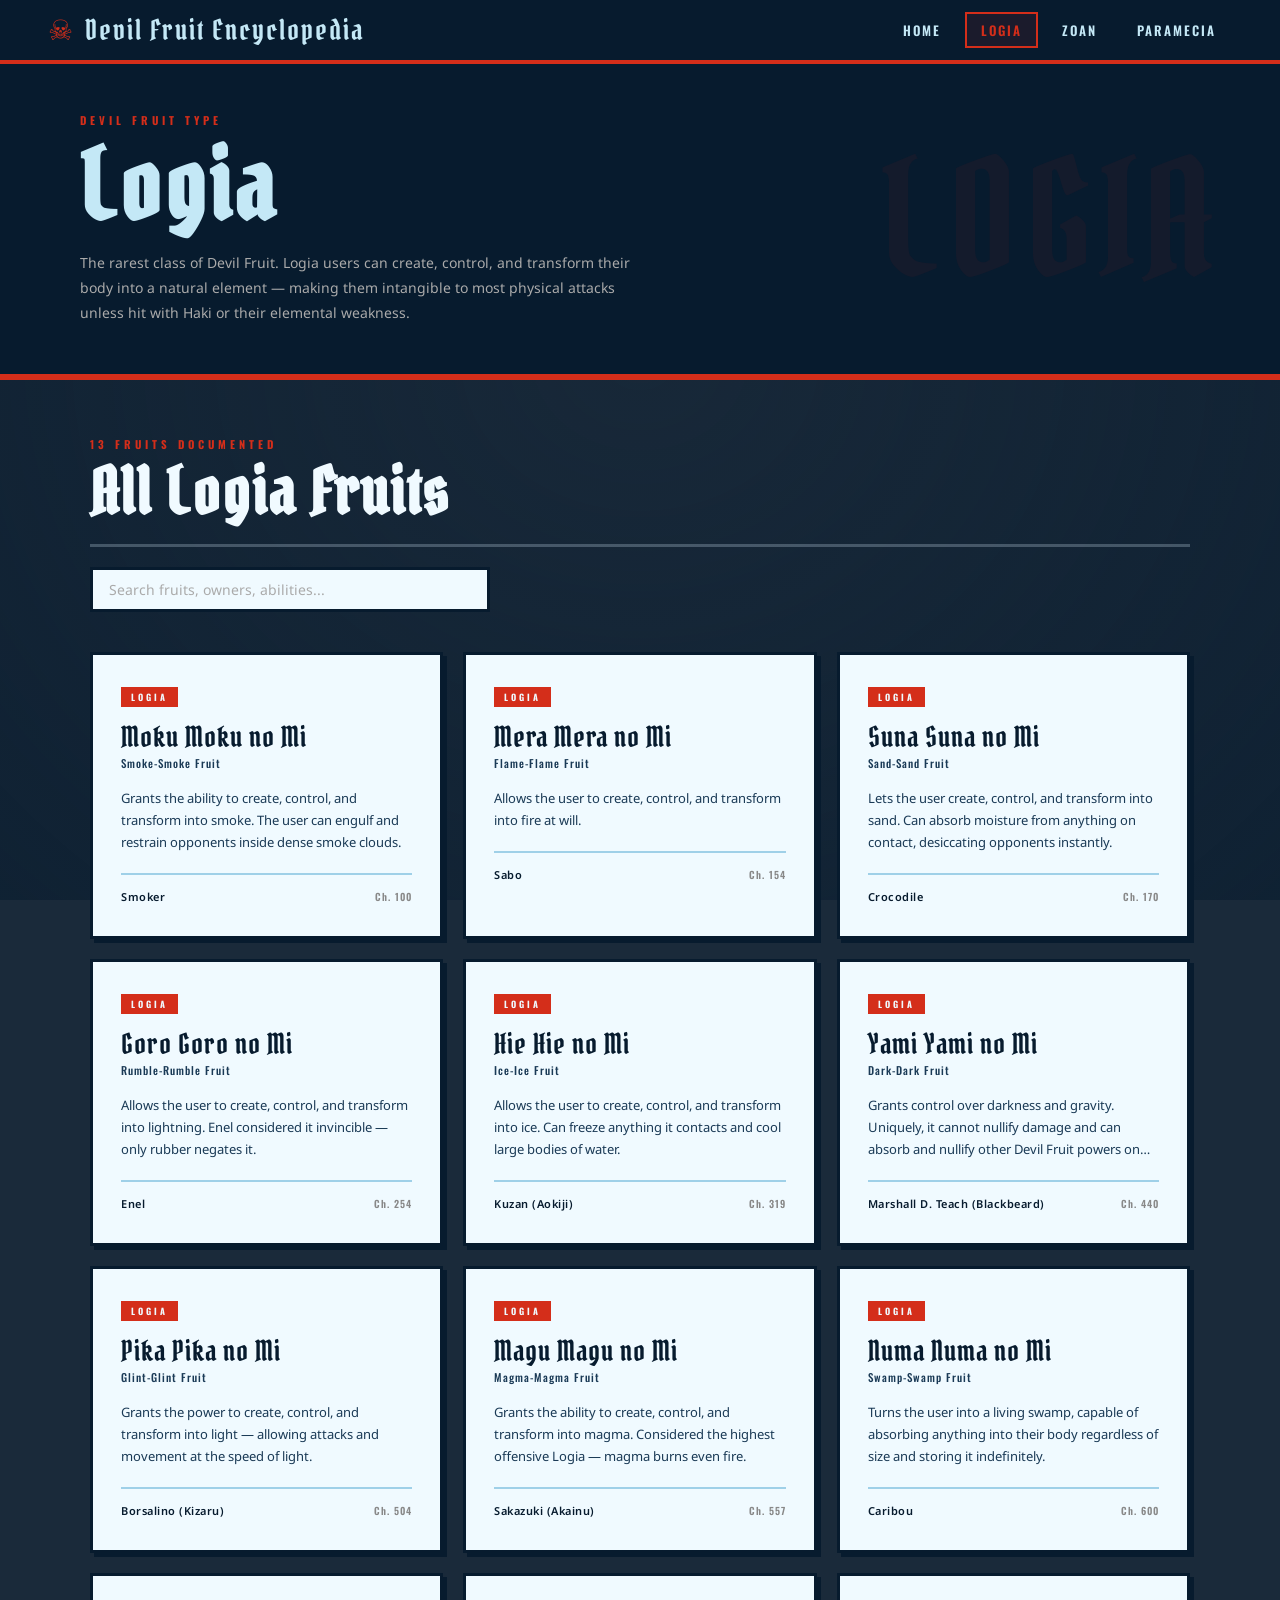
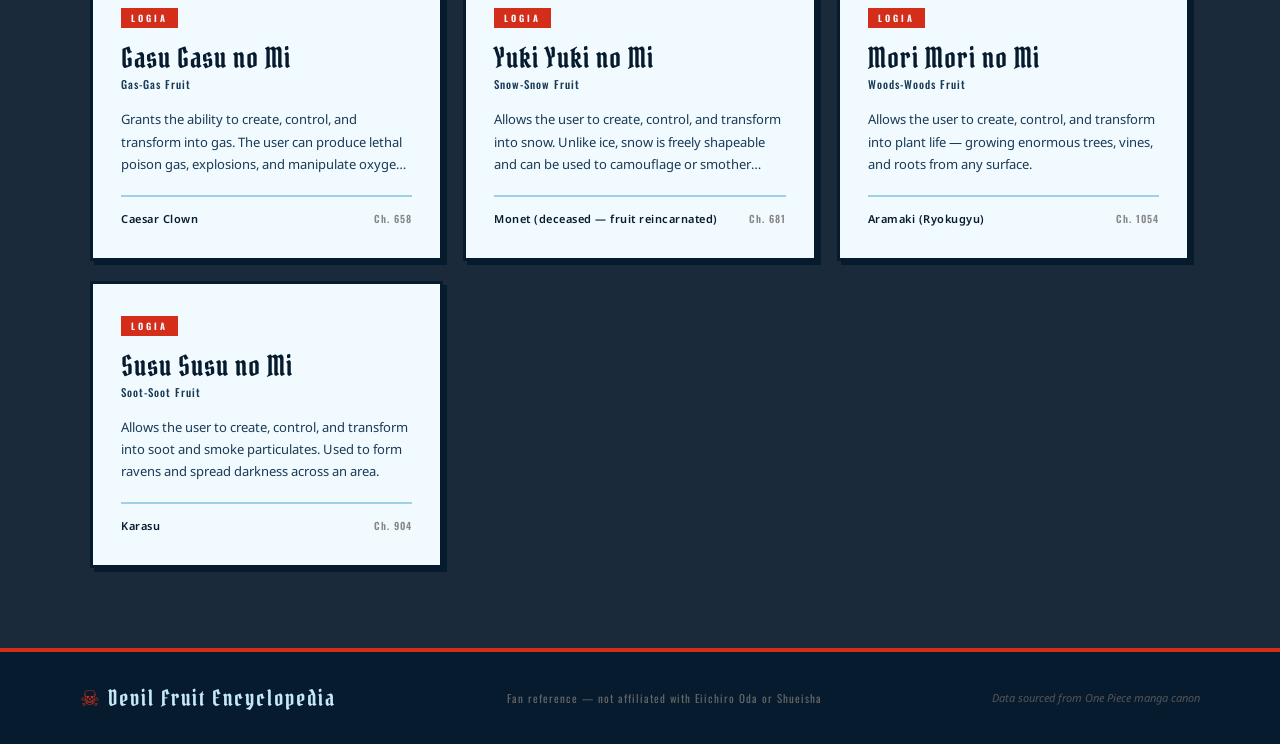
==== logia.html @ 64927034 "fruit-page added, logia added" ====
<!DOCTYPE html>
<html lang="en">
<head>
  <meta charset="UTF-8">
  <meta name="viewport" content="width=device-width, initial-scale=1.0">
  <title>Logia Fruits — Devil Fruit Encyclopedia</title>
  <base href="/sites/devil-fruit-encyclopedia/">
  <link rel="stylesheet" href="/styles/style.css">
  <style>
    .hero-cat {
      position: relative; z-index: 1;
      background: var(--ink); padding: 48px 80px;
      border-bottom: 6px solid var(--logia);
      overflow: hidden;
    }
    .hero-cat::before {
      content: 'LOGIA';
      position: absolute; right: 60px; top: 50%;
      transform: translateY(-50%);
      font-family: var(--font-display);
      font-size: 160px; color: rgba(204,31,31,0.07);
      letter-spacing: 8px; pointer-events: none;
    }
    .hero-cat-label {
      font-family: var(--font-head); font-size: 11px; font-weight: 700;
      letter-spacing: 4px; text-transform: uppercase;
      color: var(--logia); margin-bottom: 10px; display: block;
    }
    .hero-cat-title {
      font-family: var(--font-display);
      font-size: clamp(48px, 8vw, 96px);
      color: var(--paper); letter-spacing: 4px;
      line-height: 1; margin-bottom: 16px;
    }
    .hero-cat-desc {
      font-size: 14px; color: #aaa; max-width: 560px; line-height: 1.8;
    }
  </style>
</head>
<body>

<nav class="nav">
  <a href="index.html" class="nav-logo"><span class="nav-logo-devil">☠</span><span class="nav-logo-text"> Devil Fruit Encyclopedia</span></a>
  <ul class="nav-links">
    <li><a href="index.html">Home</a></li>
    <li><a href="logia.html" class="active">Logia</a></li>
    <li><a href="zoan.html">Zoan</a></li>
    <li><a href="paramecia.html">Paramecia</a></li>
  </ul>
</nav>

<div class="hero-cat">
  <span class="hero-cat-label">Devil Fruit Type</span>
  <h1 class="hero-cat-title">Logia</h1>
  <p class="hero-cat-desc">The rarest class of Devil Fruit. Logia users can create, control, and transform their body into a natural element — making them intangible to most physical attacks unless hit with Haki or their elemental weakness.</p>
</div>

<div class="sec-head">
  <span class="sec-label" id="fruit-count"></span>
  <h2 class="sec-title">All Logia Fruits</h2>
</div>

<div class="search-bar">
  <input class="search-input" id="search" type="text" placeholder="Search fruits, owners, abilities...">
</div>

<div class="fruit-grid" id="fruit-grid"></div>

<footer class="footer">
  <div class="footer-logo"><span>☠</span> Devil Fruit Encyclopedia</div>
  <div class="footer-copy">Fan reference — not affiliated with Eiichiro Oda or Shueisha</div>
  <div class="footer-note">Data sourced from One Piece manga canon</div>
</footer>

<!-- MODAL -->
<div class="modal-overlay" id="modal-overlay">
  <div class="modal">
    <div class="modal-header">
      <div class="modal-type-bar" id="modal-type-bar"></div>
      <div class="modal-name" id="modal-name"></div>
      <div class="modal-english" id="modal-english"></div>
      <button class="modal-close" id="modal-close">✕</button>
    </div>
    <div class="modal-body">
      <div class="modal-section">
        <span class="modal-section-label">Ability</span>
        <p class="modal-section-text" id="modal-ability"></p>
      </div>
      <div class="modal-section">
        <span class="modal-section-label">Reveal</span>
        <div class="modal-meta-grid">
          <div class="modal-meta-item">
            <span class="modal-meta-label">Chapter</span>
            <span class="modal-meta-value" id="modal-chapter"></span>
          </div>
          <div class="modal-meta-item">
            <span class="modal-meta-label">Arc</span>
            <span class="modal-meta-value" id="modal-arc"></span>
          </div>
        </div>
      </div>
      <div class="modal-section">
        <span class="modal-section-label">Known Users</span>
        <ul class="owners-list" id="modal-owners"></ul>
      </div>
      <div class="modal-section" id="modal-awakening-section" style="display:none;">
        <span class="modal-section-label">Awakening</span>
        <div class="awakening-box"><p id="modal-awakening-text"></p></div>
      </div>
    </div>
  </div>
</div>

<script src="/scripts/data.js"></script>
<script src="/scripts/fruit-page.js"></script>
<script>initPage(devilFruits.logia, 'Logia');</script>
</body>
</html>
---- styles/style.css ----
@import url('https://fonts.googleapis.com/css2?family=Pirata+One&family=Oswald:wght@400;500;600;700&family=Noto+Sans:ital,wght@0,400;0,600;1,400&display=swap');

*, *::before, *::after { margin: 0; padding: 0; box-sizing: border-box; }

:root {
  --ink:       #071b2e;
  --ink-mid:   #1a3a56;
  --paper:     #c4e8f6;
  --paper-dark:#9fd0e8;
  --red:       #d42e1a;
  --red-dark:  #a01f10;
  --logia:     #d42e1a;
  --zoan:      #1a7a3c;
  --paramecia: #1a4fb0;
  --white:     #f0faff;
  --border:    3px solid var(--ink);
  --shadow:    4px 4px 0 var(--ink);
  --font-display: 'Pirata One', cursive;
  --font-head:    'Oswald', sans-serif;
  --font-body:    'Noto Sans', sans-serif;
}

html { scroll-behavior: smooth; }

body {
  background: url('images/bg.jpg') center center / cover fixed, #1a2a3a;
  color: var(--ink);
  font-family: var(--font-body);
  overflow-x: hidden;
}

/* ── DARK VIGNETTE OVERLAY ── */
body::before {
  content: '';
  position: fixed; inset: 0;
  background: radial-gradient(ellipse at 50% 40%, rgba(7,27,46,0.10) 0%, rgba(7,27,46,0.55) 100%);
  pointer-events: none;
  z-index: 0;
}

/* ── NAV ── */
.nav {
  position: sticky; top: 0; z-index: 100;
  background: var(--ink);
  border-bottom: 4px solid var(--red);
  padding: 0 48px;
  display: flex; align-items: center; justify-content: space-between;
  height: 64px;
}
.nav-logo {
  font-family: var(--font-display);
  font-size: 28px; letter-spacing: 2px;
  color: var(--paper); text-decoration: none;
  display: flex; align-items: center; gap: 10px;
}
.nav-logo-devil {
  color: var(--red);
}
.nav-links {
  display: flex; gap: 8px; list-style: none;
}
.nav-links a {
  font-family: var(--font-head);
  font-size: 13px; font-weight: 600;
  letter-spacing: 2px; text-transform: uppercase;
  color: var(--paper); text-decoration: none;
  padding: 6px 14px;
  border: 2px solid transparent;
  transition: border-color 0.2s, color 0.2s, background 0.2s;
}
.nav-links a:hover,
.nav-links a.active {
  border-color: var(--red);
  color: var(--red);
}
.nav-links a.active { background: rgba(204,31,31,0.1); }

/* ── HERO ── */
.hero {
  position: relative; z-index: 1;
  padding: 80px 80px 64px;
  border-bottom: var(--border);
  overflow: hidden;
}
.hero-panel-lines {
  position: absolute; inset: 0;
  background: repeating-linear-gradient(
    -45deg,
    transparent,
    transparent 28px,
    rgba(7,27,46,0.04) 28px,
    rgba(7,27,46,0.04) 30px
  );
  pointer-events: none;
}
.hero-inner {
  position: relative; z-index: 1;
  max-width: 1100px; margin: 0 auto;
  display: grid; grid-template-columns: 1fr 1fr;
  gap: 60px; align-items: center;
}
.hero-tag {
  display: inline-block;
  font-family: var(--font-head);
  font-size: 11px; font-weight: 700;
  letter-spacing: 4px; text-transform: uppercase;
  background: var(--red); color: var(--white);
  padding: 4px 12px; margin-bottom: 20px;
}
.hero-title {
  font-family: var(--font-display);
  font-size: clamp(56px, 7vw, 100px);
  line-height: 0.9; letter-spacing: 2px;
  color: var(--white); margin-bottom: 16px;
  text-shadow: 1px 1px 0 #000, -1px -1px 0 #000, 1px -1px 0 #000, -1px 1px 0 #000, 0 3px 12px rgba(0,0,0,0.7);
}
.hero-title span {
  color: var(--red); display: block;
  text-shadow: 1px 1px 0 #000, -1px -1px 0 #000, 1px -1px 0 #000, -1px 1px 0 #000, 0 3px 12px rgba(0,0,0,0.7);
}
.hero-subtitle {
  font-family: var(--font-head);
  font-size: 14px; font-weight: 400;
  letter-spacing: 1px; color: rgba(220, 240, 255, 0.75);
  line-height: 1.8; margin-bottom: 32px;
  max-width: 480px;
}
.hero-box {
  background: var(--ink);
  color: var(--paper);
  padding: 40px;
  border: var(--border);
  position: relative;
}
.hero-box::before {
  content: 'ONE PIECE';
  position: absolute; top: -12px; left: 20px;
  font-family: var(--font-head);
  font-size: 10px; font-weight: 700; letter-spacing: 3px;
  background: var(--red); color: var(--white);
  padding: 2px 10px;
}
.hero-box p {
  font-size: 14px; line-height: 1.9; color: var(--paper-dark);
}
.hero-box p + p { margin-top: 14px; }

/* ── SECTION HEADER ── */
.sec-head {
  position: relative; z-index: 1;
  padding: 56px 80px 0;
  max-width: 1260px; margin: 0 auto;
}
.sec-label {
  font-family: var(--font-head);
  font-size: 11px; font-weight: 700;
  letter-spacing: 4px; text-transform: uppercase;
  color: var(--red); display: block; margin-bottom: 8px;
}
.sec-title {
  font-family: var(--font-display);
  font-size: clamp(40px, 5vw, 72px);
  letter-spacing: 2px; line-height: 1;
  color: var(--white);
  border-bottom: 3px solid rgba(220,240,255,0.25);
  padding-bottom: 20px;
}

/* ── TYPE BUTTONS ── */
.type-buttons {
  position: relative; z-index: 1;
  padding: 56px 80px;
  max-width: 1260px; margin: 0 auto;
  display: grid; grid-template-columns: repeat(3, 1fr);
  gap: 24px;
}
.type-btn {
  display: block; text-decoration: none;
  background: var(--white);
  border: var(--border);
  box-shadow: var(--shadow);
  padding: 48px 40px;
  position: relative; overflow: hidden;
  transition: transform 0.15s ease, box-shadow 0.15s ease;
  cursor: pointer;
}
.type-btn::before {
  content: '';
  position: absolute; top: 0; left: 0; right: 0;
  height: 6px;
}
.type-btn--logia::before  { background: var(--logia); }
.type-btn--zoan::before   { background: var(--zoan); }
.type-btn--paramecia::before { background: var(--paramecia); }

.type-btn:hover {
  transform: translate(-4px, -4px);
  box-shadow: 8px 8px 0 var(--ink);
}
.type-btn:active {
  transform: translate(0, 0);
  box-shadow: var(--shadow);
}

.type-btn-img {
  display: block;
  width: calc(100% + 80px);
  margin-left: -40px;
  margin-top: -42px;
  max-height: 210px;
  object-fit: contain;
  object-position: center top;
  margin-bottom: 12px;
  -webkit-mask-image: linear-gradient(to bottom, black 50%, transparent 88%),
                      radial-gradient(ellipse 82% 90% at 50% 40%, black 28%, transparent 85%);
  -webkit-mask-composite: source-in;
  mask-image: linear-gradient(to bottom, black 50%, transparent 88%),
              radial-gradient(ellipse 82% 90% at 50% 40%, black 28%, transparent 85%);
  mask-composite: intersect;
}

.type-btn-name {
  font-family: var(--font-display);
  font-size: 40px; letter-spacing: 2px;
  color: var(--ink); display: block; margin-bottom: 8px;
}
.type-btn-count {
  font-family: var(--font-head);
  font-size: 11px; font-weight: 600;
  letter-spacing: 3px; text-transform: uppercase;
  color: var(--ink-mid);
}
.type-btn-desc {
  font-size: 13px; color: var(--ink-mid);
  line-height: 1.7; margin-top: 16px;
}
.type-btn-arrow {
  position: absolute; bottom: 24px; right: 28px;
  font-family: var(--font-display);
  font-size: 28px; color: var(--ink-mid);
  transition: transform 0.2s, color 0.2s;
}
.type-btn:hover .type-btn-arrow { transform: translate(4px, -4px); color: var(--ink); }

/* ── RECENT FRUITS ── */
.recent-section {
  position: relative; z-index: 1;
  padding: 0 80px 80px;
  max-width: 1260px; margin: 0 auto;
}
.recent-grid {
  display: grid;
  grid-template-columns: repeat(auto-fill, minmax(280px, 1fr));
  gap: 20px; margin-top: 32px;
}
.recent-card {
  background: var(--white);
  border: var(--border);
  box-shadow: var(--shadow);
  padding: 28px;
  position: relative; overflow: hidden;
  transition: transform 0.15s, box-shadow 0.15s;
  cursor: pointer;
}
.recent-card:hover {
  transform: translate(-3px, -3px);
  box-shadow: 7px 7px 0 var(--ink);
}
.recent-card-type {
  display: inline-block;
  font-family: var(--font-head);
  font-size: 9px; font-weight: 700;
  letter-spacing: 3px; text-transform: uppercase;
  padding: 3px 10px; margin-bottom: 12px; color: var(--white);
}
.recent-card-type--Logia    { background: var(--logia); }
.recent-card-type--Zoan     { background: var(--zoan); }
.recent-card-type--Paramecia{ background: var(--paramecia); }

.recent-card-name {
  font-family: var(--font-display);
  font-size: 26px; letter-spacing: 1px;
  color: var(--ink); line-height: 1.1; margin-bottom: 4px;
}
.recent-card-english {
  font-family: var(--font-head);
  font-size: 11px; font-weight: 500;
  letter-spacing: 1px; color: var(--ink-mid);
  margin-bottom: 14px;
}
.recent-card-owner {
  font-size: 12px; color: var(--ink-mid);
}
.recent-card-arc {
  font-size: 11px; font-style: italic; color: #888;
  margin-top: 4px;
}

/* ── CATEGORY PAGE GRID ── */
.fruit-grid {
  position: relative; z-index: 1;
  padding: 40px 80px 80px;
  max-width: 1260px; margin: 0 auto;
  display: grid;
  grid-template-columns: repeat(auto-fill, minmax(300px, 1fr));
  gap: 20px;
}
.fruit-card {
  background: var(--white);
  border: var(--border);
  box-shadow: var(--shadow);
  padding: 32px 28px;
  cursor: pointer;
  position: relative; overflow: hidden;
  transition: transform 0.15s, box-shadow 0.15s;
}
.fruit-card:hover {
  transform: translate(-4px, -4px);
  box-shadow: 8px 8px 0 var(--ink);
}
.fruit-card-top {
  display: flex; align-items: flex-start;
  justify-content: space-between; margin-bottom: 16px;
}
.fruit-card-type {
  font-family: var(--font-head);
  font-size: 9px; font-weight: 700;
  letter-spacing: 3px; text-transform: uppercase;
  padding: 3px 10px; color: var(--white);
}
.fruit-card-type--Logia     { background: var(--logia); }
.fruit-card-type--Zoan      { background: var(--zoan); }
.fruit-card-type--Paramecia { background: var(--paramecia); }
.fruit-card-type--Ancient   { background: #7a4f00; }
.fruit-card-type--Mythical  { background: #5a0a6e; }

.fruit-card-awakened {
  font-family: var(--font-head);
  font-size: 9px; font-weight: 700;
  letter-spacing: 2px; text-transform: uppercase;
  padding: 3px 10px; color: var(--white);
  background: var(--ink);
}
.fruit-card-name {
  font-family: var(--font-display);
  font-size: 28px; letter-spacing: 1px;
  line-height: 1; color: var(--ink); margin-bottom: 4px;
}
.fruit-card-english {
  font-family: var(--font-head);
  font-size: 11px; font-weight: 500;
  letter-spacing: 1px; color: var(--ink-mid);
  margin-bottom: 16px;
}
.fruit-card-ability {
  font-size: 13px; color: var(--ink-mid);
  line-height: 1.7; margin-bottom: 20px;
  display: -webkit-box;
  -webkit-line-clamp: 3;
  -webkit-box-orient: vertical;
  overflow: hidden;
}
.fruit-card-footer {
  border-top: 2px solid var(--paper-dark);
  padding-top: 14px;
  display: flex; justify-content: space-between; align-items: center;
}
.fruit-card-owner {
  font-size: 11px; font-weight: 600;
  color: var(--ink); letter-spacing: 0.5px;
}
.fruit-card-chapter {
  font-family: var(--font-head);
  font-size: 10px; font-weight: 600;
  letter-spacing: 1px; color: #888;
}

/* ── MODAL ── */
.modal-overlay {
  position: fixed; inset: 0; z-index: 200;
  background: rgba(13,13,13,0.85);
  display: flex; align-items: center; justify-content: center;
  padding: 40px 20px;
  opacity: 0; pointer-events: none;
  transition: opacity 0.25s;
}
.modal-overlay.open { opacity: 1; pointer-events: all; }

.modal {
  background: var(--paper);
  border: var(--border);
  box-shadow: 8px 8px 0 var(--red);
  max-width: 700px; width: 100%;
  max-height: 90vh; overflow-y: auto;
  position: relative;
  transform: translateY(20px);
  transition: transform 0.25s;
}
.modal-overlay.open .modal { transform: translateY(0); }

.modal-header {
  background: var(--ink);
  padding: 32px 40px;
  border-bottom: 4px solid var(--red);
  position: relative;
}
.modal-type-bar {
  display: flex; gap: 8px; margin-bottom: 16px; flex-wrap: wrap;
}
.modal-type-tag {
  font-family: var(--font-head);
  font-size: 10px; font-weight: 700;
  letter-spacing: 3px; text-transform: uppercase;
  padding: 4px 12px; color: var(--white);
}
.modal-type-tag--Logia     { background: var(--logia); }
.modal-type-tag--Zoan      { background: var(--zoan); }
.modal-type-tag--Paramecia { background: var(--paramecia); }
.modal-type-tag--Ancient   { background: #7a4f00; }
.modal-type-tag--Mythical  { background: #5a0a6e; }
.modal-type-tag--awakened  { background: var(--ink-mid); border: 1px solid #555; }

.modal-name {
  font-family: var(--font-display);
  font-size: clamp(32px, 5vw, 52px);
  letter-spacing: 2px; color: var(--paper);
  line-height: 1;
}
.modal-english {
  font-family: var(--font-head);
  font-size: 14px; font-weight: 400;
  letter-spacing: 1px; color: #aaa;
  margin-top: 6px;
}
.modal-close {
  position: absolute; top: 20px; right: 24px;
  background: none; border: none;
  font-family: var(--font-display);
  font-size: 32px; color: #aaa;
  cursor: pointer; line-height: 1;
  transition: color 0.2s;
}
.modal-close:hover { color: var(--red); }

.modal-body { padding: 40px; }

.modal-section { margin-bottom: 32px; }
.modal-section:last-child { margin-bottom: 0; }
.modal-section-label {
  font-family: var(--font-head);
  font-size: 10px; font-weight: 700;
  letter-spacing: 4px; text-transform: uppercase;
  color: var(--red); margin-bottom: 10px; display: block;
}
.modal-section-text {
  font-size: 14px; line-height: 1.85; color: var(--ink-mid);
}
.modal-section-text strong { color: var(--ink); }

.modal-meta-grid {
  display: grid; grid-template-columns: 1fr 1fr; gap: 16px;
}
.modal-meta-item {
  background: var(--paper-dark);
  border: 2px solid var(--ink);
  padding: 14px 16px;
}
.modal-meta-label {
  font-family: var(--font-head);
  font-size: 9px; font-weight: 700;
  letter-spacing: 3px; text-transform: uppercase;
  color: #888; display: block; margin-bottom: 4px;
}
.modal-meta-value {
  font-family: var(--font-head);
  font-size: 14px; font-weight: 600; color: var(--ink);
}

.owners-list { list-style: none; display: flex; flex-direction: column; gap: 8px; }
.owners-list li {
  display: flex; align-items: center; gap: 10px;
  font-size: 14px; color: var(--ink-mid);
}
.owners-list li::before {
  content: '▶';
  font-size: 8px; color: var(--red); flex-shrink: 0;
}
.owners-list li.current {
  font-weight: 600; color: var(--ink);
}
.owners-list li.current::before { color: var(--logia); }

.awakening-box {
  background: var(--ink);
  border: var(--border);
  padding: 20px 24px;
}
.awakening-box p { font-size: 13px; line-height: 1.85; color: var(--paper-dark); }

/* ── FILTER BAR (category pages) ── */
.filter-bar {
  position: relative; z-index: 1;
  padding: 24px 80px 0;
  max-width: 1260px; margin: 0 auto;
  display: flex; gap: 12px; align-items: center; flex-wrap: wrap;
}
.filter-btn {
  font-family: var(--font-head);
  font-size: 11px; font-weight: 700;
  letter-spacing: 2px; text-transform: uppercase;
  padding: 7px 18px;
  border: 2px solid rgba(220,240,255,0.45);
  background: transparent; color: rgba(220,240,255,0.85);
  cursor: pointer;
  transition: background 0.15s, color 0.15s, border-color 0.15s;
}
.filter-btn:hover,
.filter-btn.active { background: var(--white); color: var(--ink); border-color: var(--white); }
.filter-label {
  font-family: var(--font-head);
  font-size: 11px; font-weight: 600;
  letter-spacing: 2px; text-transform: uppercase;
  color: rgba(220,240,255,0.5); margin-right: 4px;
}

/* ── SEARCH ── */
.search-bar {
  position: relative; z-index: 1;
  padding: 20px 80px 0;
  max-width: 1260px; margin: 0 auto;
}
.search-input {
  width: 100%; max-width: 400px;
  font-family: var(--font-body);
  font-size: 14px; padding: 10px 16px;
  border: var(--border);
  background: var(--white);
  color: var(--ink); outline: none;
}
.search-input::placeholder { color: #aaa; }
.search-input:focus { box-shadow: var(--shadow); }

/* ── FOOTER ── */
.footer {
  position: relative; z-index: 1;
  background: var(--ink);
  border-top: 4px solid var(--red);
  padding: 32px 80px;
  display: flex; align-items: center; justify-content: space-between;
  flex-wrap: wrap; gap: 12px;
}
.footer-logo {
  font-family: var(--font-display);
  font-size: 22px; letter-spacing: 2px; color: var(--paper);
}
.footer-logo span { color: var(--red); }
.footer-copy {
  font-size: 11px; color: #666;
  font-family: var(--font-head);
  letter-spacing: 1px;
}
.footer-note {
  font-size: 11px; color: #555;
  font-style: italic;
}

/* ── EMPTY STATE ── */
.empty-state {
  grid-column: 1/-1;
  text-align: center; padding: 80px 20px;
  font-family: var(--font-display);
  font-size: 32px; color: rgba(220,240,255,0.6);
  letter-spacing: 2px;
}

/* ── SCROLLBAR ── */
::-webkit-scrollbar { width: 8px; }
::-webkit-scrollbar-track { background: var(--paper-dark); }
::-webkit-scrollbar-thumb { background: var(--ink); }

/* ── RESPONSIVE ── */
@media (max-width: 900px) {
  .nav { padding: 0 24px; }
  .nav-logo { font-size: 22px; }

  .hero-cat { padding: 36px 24px !important; }
  .hero-cat::before { font-size: 80px !important; right: 16px !important; }

  .hero { padding: 48px 24px 40px; }
  .hero-inner {
    grid-template-columns: 1fr;
    gap: 32px;
  }
  .hero-box { padding: 28px 24px; }

  .sec-head { padding: 40px 24px 0; }

  .type-buttons {
    grid-template-columns: 1fr;
    padding: 32px 24px;
    gap: 16px;
  }
  .type-btn { padding: 6px 24px 32px; overflow: hidden; }
  .type-btn-img {
    width: calc(100% + 48px);
    margin-left: -24px;
    margin-top: 0;
  }
  .type-btn-arrow { bottom: 16px; right: 20px; }

  .recent-section { padding: 0 24px 48px; }
  .recent-grid { grid-template-columns: repeat(auto-fill, minmax(220px, 1fr)); }

  .fruit-grid {
    grid-template-columns: repeat(auto-fill, minmax(240px, 1fr));
    padding: 24px 24px 48px;
  }

  .filter-bar { padding: 20px 24px 0; }
  .search-bar { padding: 16px 24px 0; }

  .footer { padding: 24px; flex-direction: column; align-items: flex-start; gap: 8px; }
}

@media (max-width: 600px) {
  .hero-cat { padding: 28px 16px !important; }
  .hero-cat::before { display: none !important; }

  .nav { padding: 0 16px; height: 56px; }
  .nav-logo { font-size: 22px; gap: 0; }
  .nav-logo-text { display: none; }
  .nav-links { gap: 0; }
  .nav-links a { font-size: 10px; padding: 4px 9px; letter-spacing: 0.5px; }

  .hero { padding: 36px 16px 32px; }
  .hero-title { font-size: clamp(44px, 12vw, 72px); }
  .hero-box { padding: 24px 20px; }
  .hero-box p { font-size: 13px; }

  .sec-head { padding: 32px 16px 0; }
  .sec-title { font-size: clamp(32px, 8vw, 48px); padding-bottom: 14px; }

  .type-buttons { padding: 24px 16px; gap: 14px; }
  .type-btn { padding: 6px 20px 28px; overflow: hidden; }
  .type-btn-img {
    width: calc(100% + 40px);
    margin-left: -20px;
    margin-top: 0;
    max-height: 180px;
  }
  .type-btn-name { font-size: 32px; }

  .recent-section { padding: 0 16px 40px; }
  .recent-grid { grid-template-columns: 1fr; }

  .fruit-grid {
    grid-template-columns: 1fr;
    padding: 20px 16px 40px;
  }

  .filter-bar { padding: 16px 16px 0; flex-wrap: wrap; gap: 8px; }
  .filter-btn { font-size: 10px; padding: 6px 14px; }
  .search-bar { padding: 12px 16px 0; }
  .search-input { max-width: 100%; }

  .modal { margin: 0 8px; }
  .modal-header { padding: 24px 20px; }
  .modal-name { font-size: clamp(26px, 7vw, 36px); }
  .modal-body { padding: 24px 20px; }
  .modal-meta-grid { grid-template-columns: 1fr 1fr; gap: 10px; }

  .footer { padding: 20px 16px; }
  .footer-logo { font-size: 18px; }
  .footer-copy, .footer-note { font-size: 10px; }
}
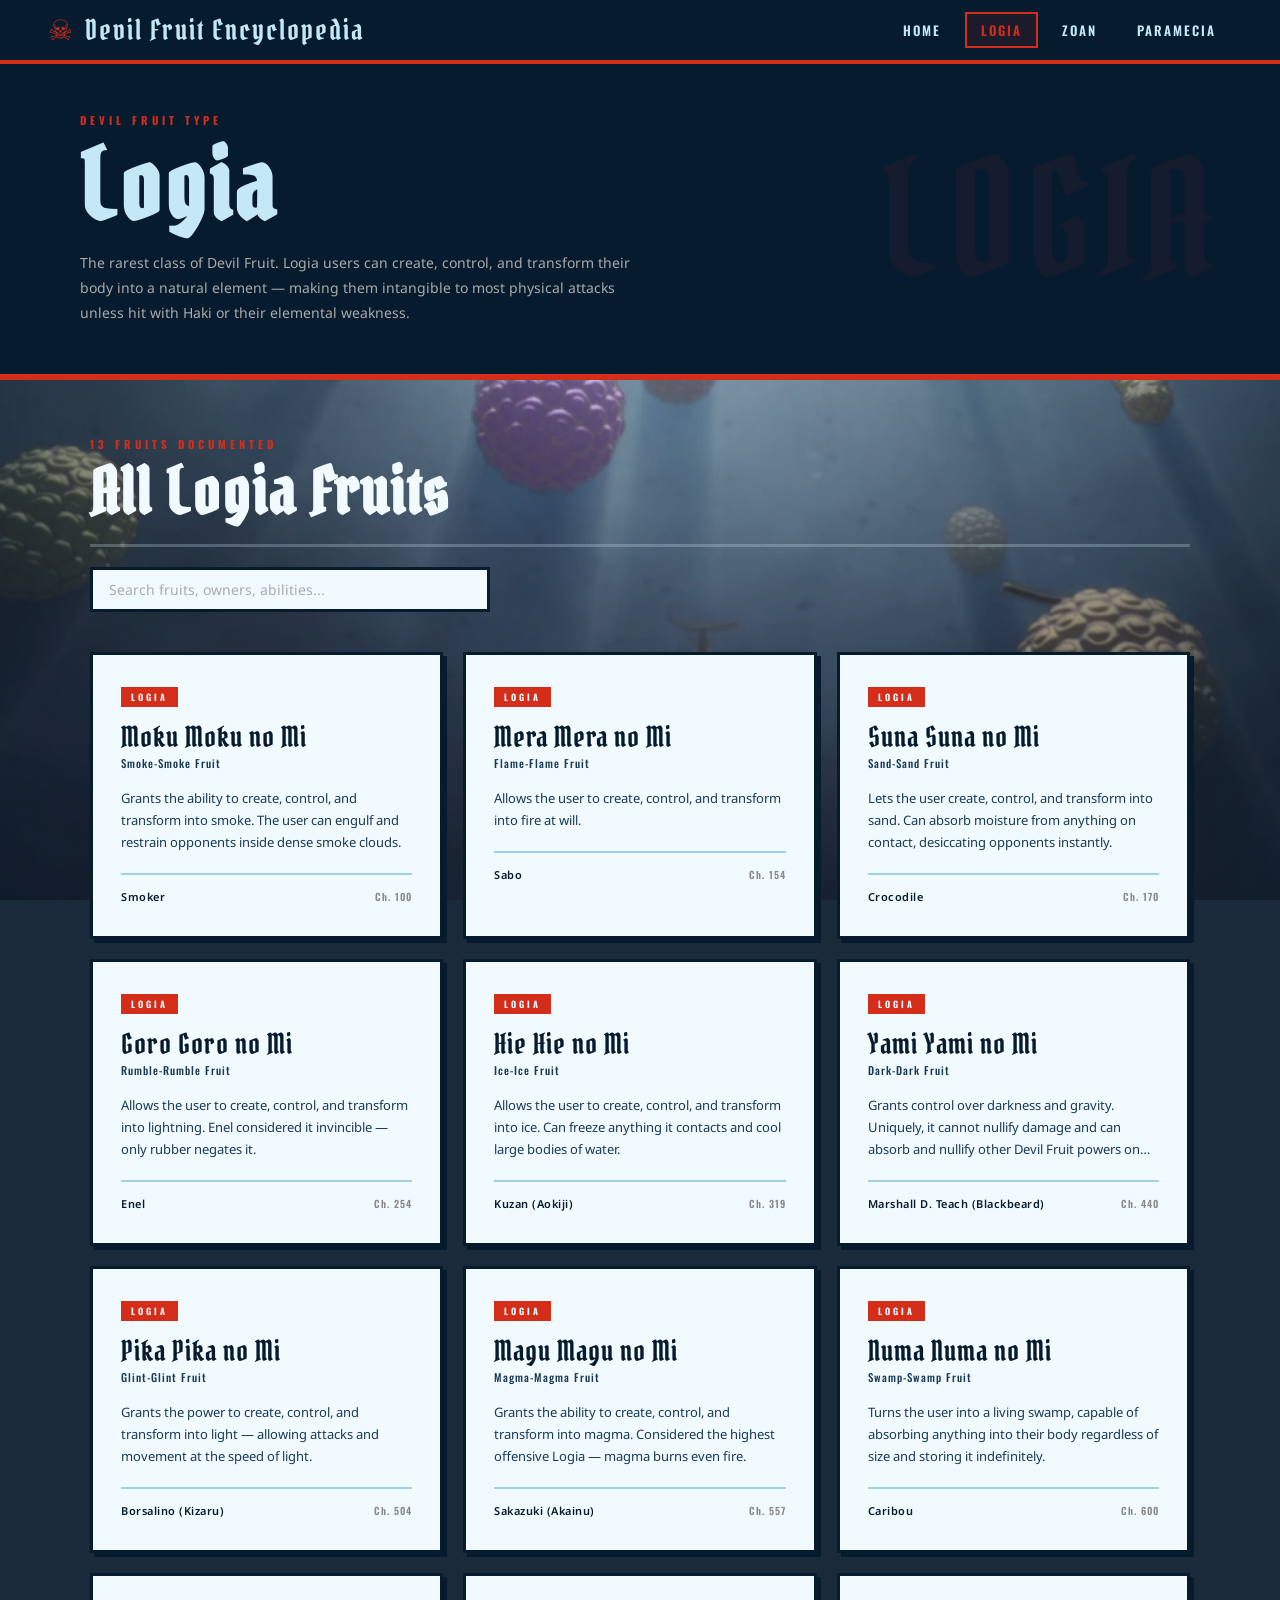
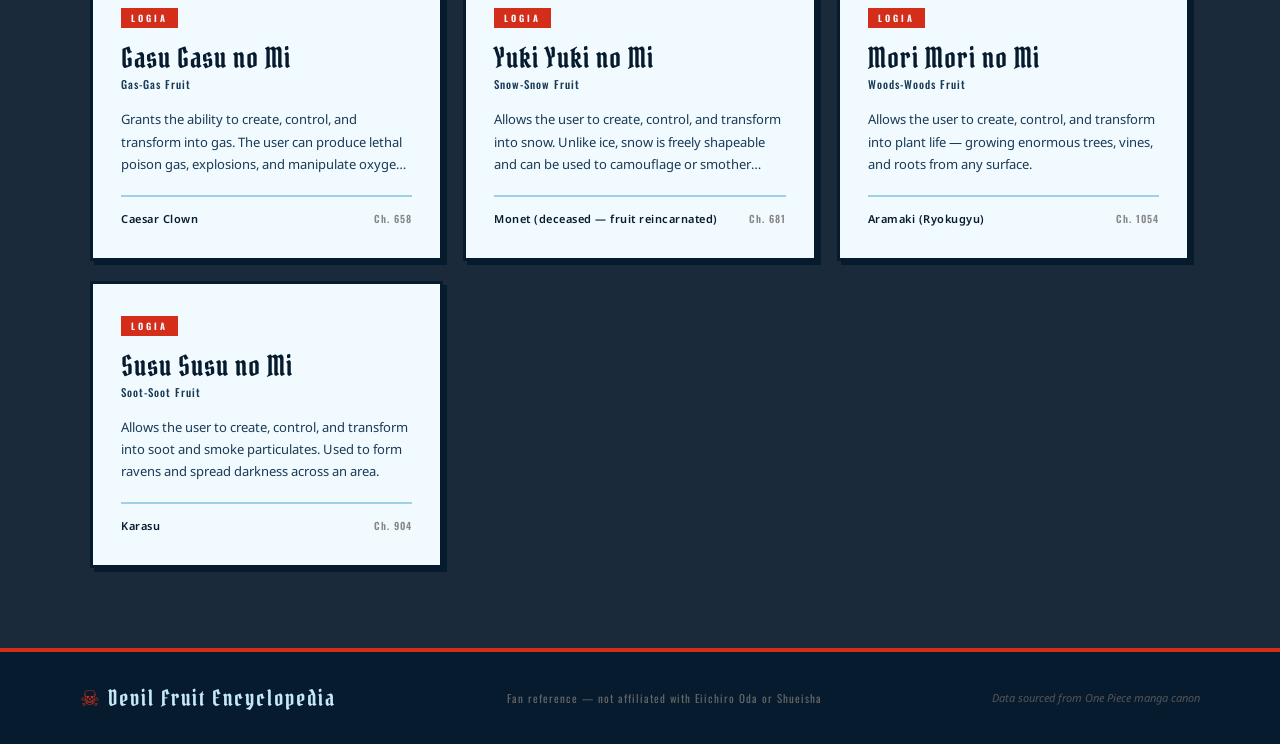
==== commit bb23e41d: "finished adding devilfruits, and adjusting paramecia,zoan,logia pages" ====
--- a/logia.html
+++ b/logia.html
@@ -4,8 +4,7 @@
   <meta charset="UTF-8">
   <meta name="viewport" content="width=device-width, initial-scale=1.0">
   <title>Logia Fruits — Devil Fruit Encyclopedia</title>
-  <base href="/sites/devil-fruit-encyclopedia/">
-  <link rel="stylesheet" href="/styles/style.css">
+  <link rel="stylesheet" href="styles/style.css">
   <style>
     .hero-cat {
       position: relative; z-index: 1;
@@ -111,8 +110,8 @@
   </div>
 </div>
 
-<script src="/scripts/data.js"></script>
-<script src="/scripts/fruit-page.js"></script>
+<script src="scripts/data.js"></script>
+<script src="scripts/fruit-page.js"></script>
 <script>initPage(devilFruits.logia, 'Logia');</script>
 </body>
 </html>
--- a/styles/style.css
+++ b/styles/style.css
@@ -23,7 +23,7 @@
 html { scroll-behavior: smooth; }
 
 body {
-  background: url('images/bg.jpg') center center / cover fixed, #1a2a3a;
+  background: url('../images/bg.jpg') center center / cover fixed, #1a2a3a;
   color: var(--ink);
   font-family: var(--font-body);
   overflow-x: hidden;
@@ -276,6 +276,10 @@
 .recent-card-type--Logia    { background: var(--logia); }
 .recent-card-type--Zoan     { background: var(--zoan); }
 .recent-card-type--Paramecia{ background: var(--paramecia); }
+.recent-card-type--Regular  { background: var(--zoan); }
+.recent-card-type--Ancient  { background: #7a4f00; }
+.recent-card-type--Mythical { background: #5a0a6e; }
+.recent-card-type--artificial { background: #6b7280; margin-left: 6px; }
 
 .recent-card-name {
   font-family: var(--font-display);
@@ -331,9 +335,18 @@
 .fruit-card-type--Logia     { background: var(--logia); }
 .fruit-card-type--Zoan      { background: var(--zoan); }
 .fruit-card-type--Paramecia { background: var(--paramecia); }
+.fruit-card-type--Regular   { background: var(--zoan); }
 .fruit-card-type--Ancient   { background: #7a4f00; }
 .fruit-card-type--Mythical  { background: #5a0a6e; }
 
+.fruit-card-badges { display: flex; gap: 6px; flex-wrap: wrap; justify-content: flex-end; }
+.fruit-card-artificial {
+  font-family: var(--font-head);
+  font-size: 9px; font-weight: 700;
+  letter-spacing: 2px; text-transform: uppercase;
+  padding: 3px 10px; color: var(--white);
+  background: #6b7280;
+}
 .fruit-card-awakened {
   font-family: var(--font-head);
   font-size: 9px; font-weight: 700;
@@ -384,7 +397,7 @@
   opacity: 0; pointer-events: none;
   transition: opacity 0.25s;
 }
-.modal-overlay.open { opacity: 1; pointer-events: all; }
+.modal-overlay.open { opacity: 1; pointer-events: auto; }
 
 .modal {
   background: var(--paper);
@@ -416,8 +429,10 @@
 .modal-type-tag--Logia     { background: var(--logia); }
 .modal-type-tag--Zoan      { background: var(--zoan); }
 .modal-type-tag--Paramecia { background: var(--paramecia); }
+.modal-type-tag--Regular   { background: var(--zoan); }
 .modal-type-tag--Ancient   { background: #7a4f00; }
 .modal-type-tag--Mythical  { background: #5a0a6e; }
+.modal-type-tag--artificial { background: #6b7280; }
 .modal-type-tag--awakened  { background: var(--ink-mid); border: 1px solid #555; }
 
 .modal-name {
